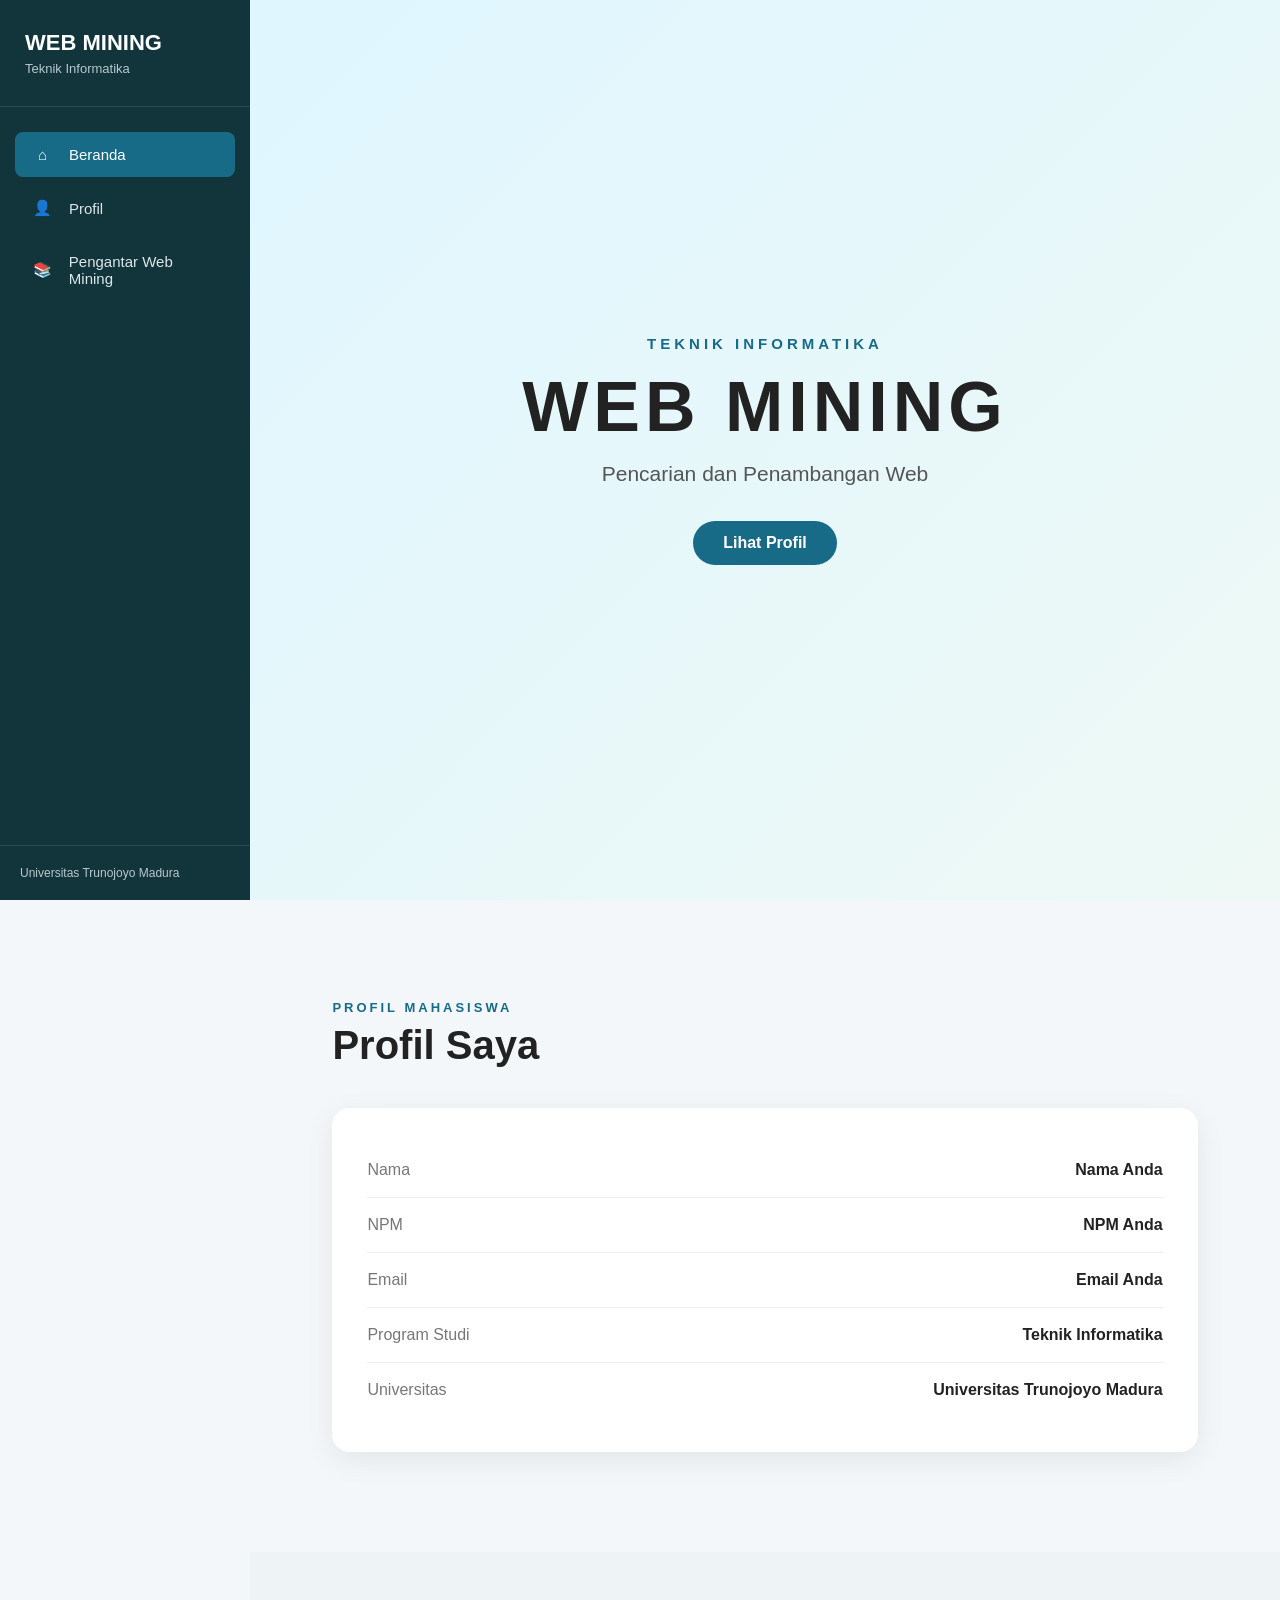
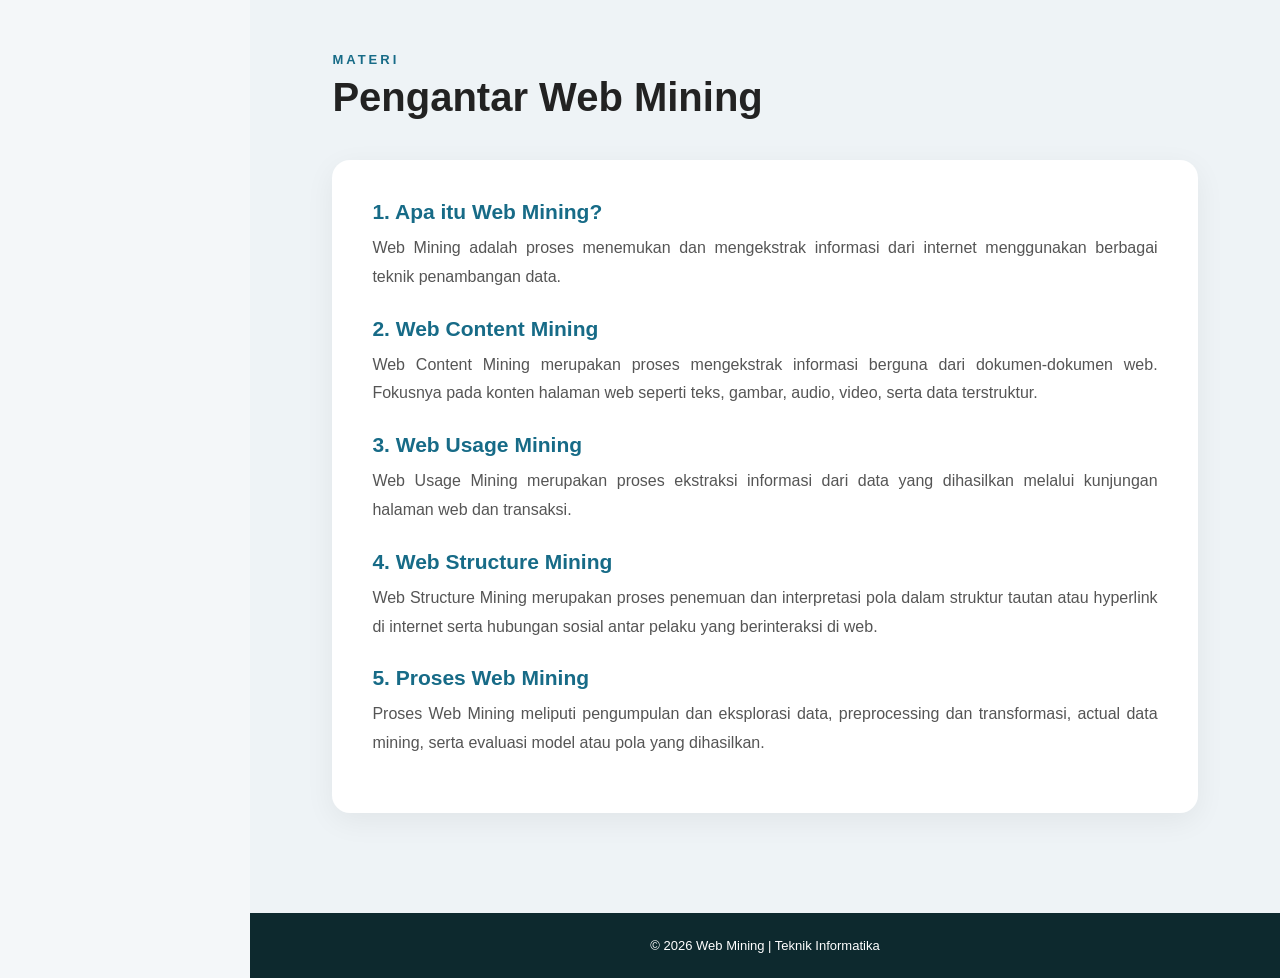
==== index.html @ be46a1b6 "Menambahkan webstatis dan dataset web mining" ====
<!DOCTYPE html>
<html lang="id">
<head>
    <meta charset="UTF-8">
    <meta name="viewport" content="width=device-width, initial-scale=1.0">

    <title>Web Mining | Teknik Informatika</title>

    <link rel="stylesheet" href="style.css">
</head>

<body>

    <!-- SIDEBAR -->
    <aside class="sidebar">

        <div class="sidebar-header">
            <h2>WEB MINING</h2>
            <p>Teknik Informatika</p>
        </div>

        <nav class="sidebar-menu">

            <a href="#beranda" class="active">
                <span>⌂</span>
                Beranda
            </a>

            <a href="#profil">
                <span>👤</span>
                Profil
            </a>

            <a href="#pengantar">
                <span>📚</span>
                Pengantar Web Mining
            </a>

        </nav>

        <div class="sidebar-footer">
            <p>Universitas Trunojoyo Madura</p>
        </div>

    </aside>


    <!-- KONTEN UTAMA -->
    <main class="main-content">


        <!-- BERANDA -->
        <section id="beranda" class="hero">

            <div class="hero-content">

                <p class="small-title">
                    TEKNIK INFORMATIKA
                </p>

                <h1>
                    WEB MINING
                </h1>

                <p class="description">
                    Pencarian dan Penambangan Web
                </p>

                <a href="#profil" class="btn">
                    Lihat Profil
                </a>

            </div>

        </section>


        <!-- PROFIL -->
        <section id="profil" class="section">

            <div class="container">

                <p class="section-title">
                    PROFIL MAHASISWA
                </p>

                <h2>
                    Profil Saya
                </h2>

                <div class="profile-card">

                    <div class="profile-item">
                        <span>Nama</span>
                        <strong>Nama Anda</strong>
                    </div>

                    <div class="profile-item">
                        <span>NPM</span>
                        <strong>NPM Anda</strong>
                    </div>

                    <div class="profile-item">
                        <span>Email</span>
                        <strong>Email Anda</strong>
                    </div>

                    <div class="profile-item">
                        <span>Program Studi</span>
                        <strong>Teknik Informatika</strong>
                    </div>

                    <div class="profile-item">
                        <span>Universitas</span>
                        <strong>Universitas Trunojoyo Madura</strong>
                    </div>

                </div>

            </div>

        </section>


        <!-- PENGANTAR WEB MINING -->
        <section id="pengantar" class="section webmining-section">

            <div class="container">

                <p class="section-title">
                    MATERI
                </p>

                <h2>
                    Pengantar Web Mining
                </h2>

                <div class="materi">

                    <h3>1. Apa itu Web Mining?</h3>

                    <p>
                        Web Mining adalah proses menemukan dan mengekstrak
                        informasi dari internet menggunakan berbagai teknik
                        penambangan data.
                    </p>


                    <h3>2. Web Content Mining</h3>

                    <p>
                        Web Content Mining merupakan proses mengekstrak
                        informasi berguna dari dokumen-dokumen web.
                        Fokusnya pada konten halaman web seperti teks,
                        gambar, audio, video, serta data terstruktur.
                    </p>


                    <h3>3. Web Usage Mining</h3>

                    <p>
                        Web Usage Mining merupakan proses ekstraksi informasi
                        dari data yang dihasilkan melalui kunjungan halaman
                        web dan transaksi.
                    </p>


                    <h3>4. Web Structure Mining</h3>

                    <p>
                        Web Structure Mining merupakan proses penemuan dan
                        interpretasi pola dalam struktur tautan atau hyperlink
                        di internet serta hubungan sosial antar pelaku yang
                        berinteraksi di web.
                    </p>


                    <h3>5. Proses Web Mining</h3>

                    <p>
                        Proses Web Mining meliputi pengumpulan dan eksplorasi
                        data, preprocessing dan transformasi, actual data
                        mining, serta evaluasi model atau pola yang dihasilkan.
                    </p>

                </div>

            </div>

        </section>


        <!-- FOOTER -->
        <footer>

            <p>
                © 2026 Web Mining | Teknik Informatika
            </p>

        </footer>

    </main>

</body>
</html>
---- style.css ----
* {
    margin: 0;
    padding: 0;
    box-sizing: border-box;
}

html {
    scroll-behavior: smooth;
}

body {
    font-family: Arial, sans-serif;
    background: #f4f7f9;
    color: #222;
}


/* =========================
   SIDEBAR
========================= */

.sidebar {
    position: fixed;
    left: 0;
    top: 0;

    width: 250px;
    height: 100vh;

    background: #12343b;
    color: white;

    display: flex;
    flex-direction: column;

    z-index: 1000;
}


/* HEADER SIDEBAR */

.sidebar-header {
    padding: 30px 25px;

    border-bottom: 1px solid rgba(255,255,255,0.1);
}

.sidebar-header h2 {
    font-size: 22px;
    margin-bottom: 5px;
}

.sidebar-header p {
    font-size: 13px;
    color: #b8c9cd;
}


/* MENU */

.sidebar-menu {
    padding: 25px 15px;

    display: flex;
    flex-direction: column;

    gap: 8px;
}

.sidebar-menu a {
    display: flex;
    align-items: center;

    gap: 14px;

    padding: 14px 15px;

    border-radius: 8px;

    text-decoration: none;
    color: #dce7e9;

    font-size: 15px;

    transition: 0.3s;
}

.sidebar-menu a span {
    width: 25px;
    text-align: center;
}

.sidebar-menu a:hover,
.sidebar-menu a.active {
    background: #176b87;
    color: white;
}


/* FOOTER SIDEBAR */

.sidebar-footer {
    margin-top: auto;

    padding: 20px;

    border-top: 1px solid rgba(255,255,255,0.1);
}

.sidebar-footer p {
    font-size: 12px;
    color: #b8c9cd;
}


/* =========================
   KONTEN UTAMA
========================= */

.main-content {
    margin-left: 250px;
}


/* =========================
   BERANDA
========================= */

.hero {
    min-height: 100vh;

    display: flex;
    justify-content: center;
    align-items: center;

    text-align: center;

    padding: 60px;

    background: linear-gradient(
        135deg,
        #dff6ff,
        #eef9f5
    );
}

.hero-content {
    max-width: 800px;
}

.small-title {
    font-size: 15px;

    letter-spacing: 4px;

    font-weight: bold;

    color: #176b87;

    margin-bottom: 15px;
}

.hero h1 {
    font-size: 70px;

    letter-spacing: 5px;

    margin-bottom: 15px;
}

.description {
    font-size: 21px;

    color: #555;

    margin-bottom: 35px;
}

.btn {
    display: inline-block;

    padding: 13px 30px;

    background: #176b87;

    color: white;

    text-decoration: none;

    border-radius: 30px;

    font-weight: bold;

    transition: 0.3s;
}

.btn:hover {
    transform: translateY(-3px);

    box-shadow:
        0 8px 20px rgba(0,0,0,0.15);
}


/* =========================
   SECTION
========================= */

.section {
    padding: 100px 8%;
}

.container {
    max-width: 1000px;

    margin: auto;
}

.section-title {
    color: #176b87;

    font-size: 13px;

    font-weight: bold;

    letter-spacing: 3px;

    margin-bottom: 8px;
}

.section h2 {
    font-size: 40px;

    margin-bottom: 40px;
}


/* =========================
   PROFIL
========================= */

.profile-card {
    background: white;

    padding: 35px;

    border-radius: 18px;

    box-shadow:
        0 8px 30px rgba(0,0,0,0.07);
}

.profile-item {
    display: flex;

    justify-content: space-between;

    padding: 18px 0;

    border-bottom: 1px solid #eee;
}

.profile-item:last-child {
    border-bottom: none;
}

.profile-item span {
    color: #777;
}

.profile-item strong {
    color: #222;
}


/* =========================
   WEB MINING
========================= */

.webmining-section {
    background: #eef3f6;
}

.materi {
    background: white;

    padding: 40px;

    border-radius: 18px;

    box-shadow:
        0 8px 30px rgba(0,0,0,0.06);
}

.materi h3 {
    color: #176b87;

    margin-top: 25px;

    margin-bottom: 10px;

    font-size: 21px;
}

.materi h3:first-child {
    margin-top: 0;
}

.materi p {
    color: #555;

    line-height: 1.8;

    text-align: justify;

    margin-bottom: 15px;
}


/* =========================
   FOOTER
========================= */

footer {
    padding: 25px;

    text-align: center;

    background: #0d292e;

    color: white;

    font-size: 13px;
}


/* =========================
   RESPONSIVE
========================= */

@media (max-width: 768px) {

    .sidebar {
        width: 200px;
    }

    .main-content {
        margin-left: 200px;
    }

    .hero h1 {
        font-size: 45px;
    }

    .hero {
        padding: 30px;
    }

    .section {
        padding: 70px 5%;
    }

    .profile-item {
        flex-direction: column;

        gap: 5px;
    }

    .materi {
        padding: 25px;
    }

}
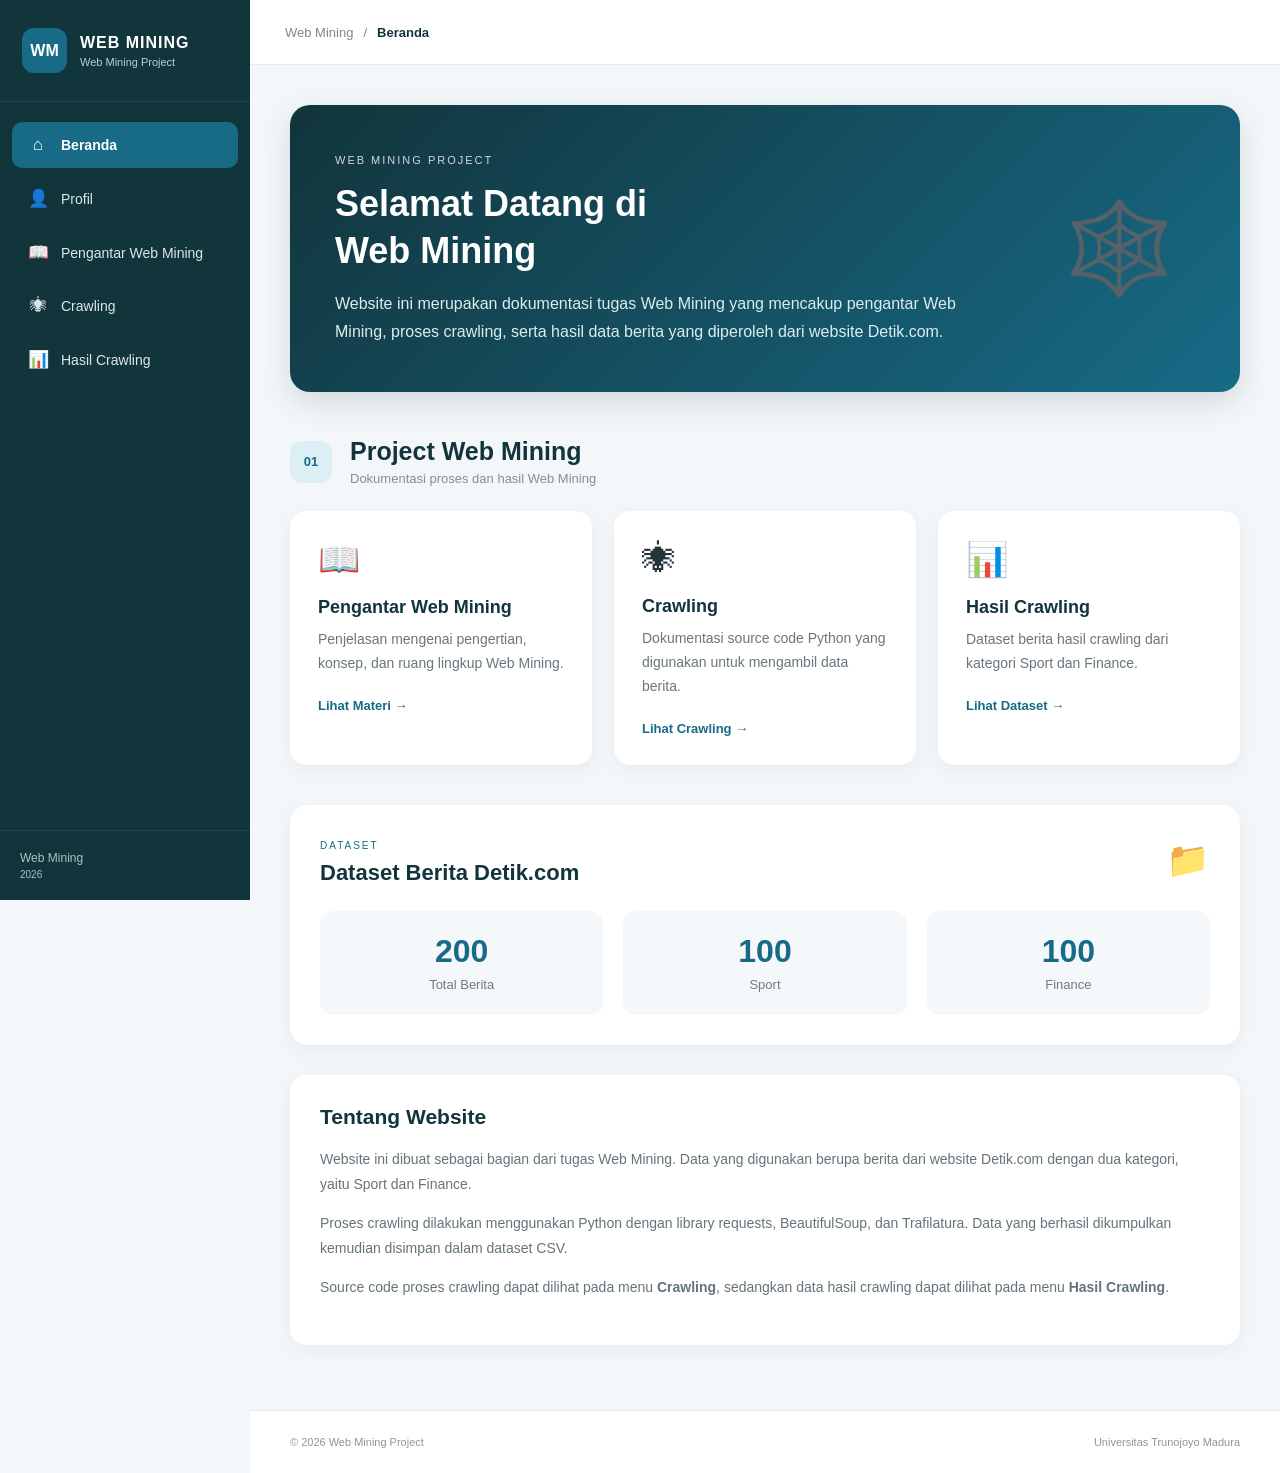
==== commit 4e17a744: "Memperbarui webstatis dan halaman crawling" ====
--- a/index.html
+++ b/index.html
@@ -3,203 +3,228 @@
 <head>
     <meta charset="UTF-8">
     <meta name="viewport" content="width=device-width, initial-scale=1.0">
-
-    <title>Web Mining | Teknik Informatika</title>
-
+    <title>Web Mining - Beranda</title>
     <link rel="stylesheet" href="style.css">
 </head>
 
 <body>
 
-    <!-- SIDEBAR -->
-    <aside class="sidebar">
-
-        <div class="sidebar-header">
+<aside class="sidebar">
+
+    <div class="sidebar-header">
+        <div class="logo">WM</div>
+        <div>
             <h2>WEB MINING</h2>
-            <p>Teknik Informatika</p>
-        </div>
-
-        <nav class="sidebar-menu">
-
-            <a href="#beranda" class="active">
-                <span>⌂</span>
-                Beranda
-            </a>
-
-            <a href="#profil">
-                <span>👤</span>
-                Profil
-            </a>
-
-            <a href="#pengantar">
-                <span>📚</span>
-                Pengantar Web Mining
-            </a>
-
-        </nav>
-
-        <div class="sidebar-footer">
-            <p>Universitas Trunojoyo Madura</p>
-        </div>
-
-    </aside>
-
-
-    <!-- KONTEN UTAMA -->
-    <main class="main-content">
-
-
-        <!-- BERANDA -->
-        <section id="beranda" class="hero">
-
-            <div class="hero-content">
-
-                <p class="small-title">
-                    TEKNIK INFORMATIKA
-                </p>
+            <p>Web Mining Project</p>
+        </div>
+    </div>
+
+    <nav class="sidebar-menu">
+
+        <a href="index.html" class="menu-item active">
+            <span>⌂</span>
+            <span>Beranda</span>
+        </a>
+
+        <a href="profil.html" class="menu-item">
+            <span>👤</span>
+            <span>Profil</span>
+        </a>
+
+        <a href="pengantar.html" class="menu-item">
+            <span>📖</span>
+            <span>Pengantar Web Mining</span>
+        </a>
+
+        <a href="crawling.html" class="menu-item">
+            <span>🕷</span>
+            <span>Crawling</span>
+        </a>
+
+        <a href="hasil-crawling.html" class="menu-item">
+            <span>📊</span>
+            <span>Hasil Crawling</span>
+        </a>
+
+    </nav>
+
+    <div class="sidebar-footer">
+        <p>Web Mining</p>
+        <small>2026</small>
+    </div>
+
+</aside>
+
+
+<main class="main-content">
+
+    <header class="topbar">
+        <span>Web Mining</span>
+        <span>/</span>
+        <strong>Beranda</strong>
+    </header>
+
+
+    <section class="page-content">
+
+        <div class="welcome-card">
+
+            <div>
+                <span class="welcome-label">WEB MINING PROJECT</span>
 
                 <h1>
-                    WEB MINING
+                    Selamat Datang di
+                    <strong>Web Mining</strong>
                 </h1>
 
-                <p class="description">
-                    Pencarian dan Penambangan Web
-                </p>
-
-                <a href="#profil" class="btn">
-                    Lihat Profil
+                <p>
+                    Website ini merupakan dokumentasi tugas Web Mining
+                    yang mencakup pengantar Web Mining, proses crawling,
+                    serta hasil data berita yang diperoleh dari website
+                    Detik.com.
+                </p>
+            </div>
+
+            <div class="welcome-icon">
+                🕸️
+            </div>
+
+        </div>
+
+
+        <div class="section-heading">
+            <span class="section-number">01</span>
+
+            <div>
+                <h2>Project Web Mining</h2>
+                <p>Dokumentasi proses dan hasil Web Mining</p>
+            </div>
+        </div>
+
+
+        <div class="info-grid">
+
+            <div class="info-card">
+                <div class="info-icon">📖</div>
+
+                <h3>Pengantar Web Mining</h3>
+
+                <p>
+                    Penjelasan mengenai pengertian, konsep,
+                    dan ruang lingkup Web Mining.
+                </p>
+
+                <a href="pengantar.html">
+                    Lihat Materi →
                 </a>
-
-            </div>
-
-        </section>
-
-
-        <!-- PROFIL -->
-        <section id="profil" class="section">
-
-            <div class="container">
-
-                <p class="section-title">
-                    PROFIL MAHASISWA
-                </p>
-
-                <h2>
-                    Profil Saya
-                </h2>
-
-                <div class="profile-card">
-
-                    <div class="profile-item">
-                        <span>Nama</span>
-                        <strong>Nama Anda</strong>
-                    </div>
-
-                    <div class="profile-item">
-                        <span>NPM</span>
-                        <strong>NPM Anda</strong>
-                    </div>
-
-                    <div class="profile-item">
-                        <span>Email</span>
-                        <strong>Email Anda</strong>
-                    </div>
-
-                    <div class="profile-item">
-                        <span>Program Studi</span>
-                        <strong>Teknik Informatika</strong>
-                    </div>
-
-                    <div class="profile-item">
-                        <span>Universitas</span>
-                        <strong>Universitas Trunojoyo Madura</strong>
-                    </div>
-
-                </div>
-
-            </div>
-
-        </section>
-
-
-        <!-- PENGANTAR WEB MINING -->
-        <section id="pengantar" class="section webmining-section">
-
-            <div class="container">
-
-                <p class="section-title">
-                    MATERI
-                </p>
-
-                <h2>
-                    Pengantar Web Mining
-                </h2>
-
-                <div class="materi">
-
-                    <h3>1. Apa itu Web Mining?</h3>
-
-                    <p>
-                        Web Mining adalah proses menemukan dan mengekstrak
-                        informasi dari internet menggunakan berbagai teknik
-                        penambangan data.
-                    </p>
-
-
-                    <h3>2. Web Content Mining</h3>
-
-                    <p>
-                        Web Content Mining merupakan proses mengekstrak
-                        informasi berguna dari dokumen-dokumen web.
-                        Fokusnya pada konten halaman web seperti teks,
-                        gambar, audio, video, serta data terstruktur.
-                    </p>
-
-
-                    <h3>3. Web Usage Mining</h3>
-
-                    <p>
-                        Web Usage Mining merupakan proses ekstraksi informasi
-                        dari data yang dihasilkan melalui kunjungan halaman
-                        web dan transaksi.
-                    </p>
-
-
-                    <h3>4. Web Structure Mining</h3>
-
-                    <p>
-                        Web Structure Mining merupakan proses penemuan dan
-                        interpretasi pola dalam struktur tautan atau hyperlink
-                        di internet serta hubungan sosial antar pelaku yang
-                        berinteraksi di web.
-                    </p>
-
-
-                    <h3>5. Proses Web Mining</h3>
-
-                    <p>
-                        Proses Web Mining meliputi pengumpulan dan eksplorasi
-                        data, preprocessing dan transformasi, actual data
-                        mining, serta evaluasi model atau pola yang dihasilkan.
-                    </p>
-
-                </div>
-
-            </div>
-
-        </section>
-
-
-        <!-- FOOTER -->
-        <footer>
+            </div>
+
+
+            <div class="info-card">
+                <div class="info-icon">🕷</div>
+
+                <h3>Crawling</h3>
+
+                <p>
+                    Dokumentasi source code Python yang digunakan
+                    untuk mengambil data berita.
+                </p>
+
+                <a href="crawling.html">
+                    Lihat Crawling →
+                </a>
+            </div>
+
+
+            <div class="info-card">
+                <div class="info-icon">📊</div>
+
+                <h3>Hasil Crawling</h3>
+
+                <p>
+                    Dataset berita hasil crawling dari kategori
+                    Sport dan Finance.
+                </p>
+
+                <a href="hasil-crawling.html">
+                    Lihat Dataset →
+                </a>
+            </div>
+
+        </div>
+
+
+        <div class="dataset-summary">
+
+            <div class="summary-header">
+
+                <div>
+                    <span class="small-label">DATASET</span>
+
+                    <h2>Dataset Berita Detik.com</h2>
+                </div>
+
+                <div class="dataset-icon">📁</div>
+
+            </div>
+
+
+            <div class="summary-grid">
+
+                <div class="summary-card">
+                    <span class="summary-number">200</span>
+                    <span class="summary-label">Total Berita</span>
+                </div>
+
+                <div class="summary-card">
+                    <span class="summary-number">100</span>
+                    <span class="summary-label">Sport</span>
+                </div>
+
+                <div class="summary-card">
+                    <span class="summary-number">100</span>
+                    <span class="summary-label">Finance</span>
+                </div>
+
+            </div>
+
+        </div>
+
+
+        <div class="description-card">
+
+            <h2>Tentang Website</h2>
 
             <p>
-                © 2026 Web Mining | Teknik Informatika
+                Website ini dibuat sebagai bagian dari tugas Web Mining.
+                Data yang digunakan berupa berita dari website Detik.com
+                dengan dua kategori, yaitu Sport dan Finance.
             </p>
 
-        </footer>
-
-    </main>
+            <p>
+                Proses crawling dilakukan menggunakan Python dengan
+                library requests, BeautifulSoup, dan Trafilatura.
+                Data yang berhasil dikumpulkan kemudian disimpan
+                dalam dataset CSV.
+            </p>
+
+            <p>
+                Source code proses crawling dapat dilihat pada menu
+                <strong>Crawling</strong>, sedangkan data hasil crawling
+                dapat dilihat pada menu <strong>Hasil Crawling</strong>.
+            </p>
+
+        </div>
+
+    </section>
+
+
+    <footer class="footer">
+        <p>© 2026 Web Mining Project</p>
+        <p>Universitas Trunojoyo Madura</p>
+    </footer>
+
+</main>
 
 </body>
 </html>
--- a/style.css
+++ b/style.css
@@ -9,9 +9,9 @@
 }
 
 body {
-    font-family: Arial, sans-serif;
-    background: #f4f7f9;
-    color: #222;
+    font-family: Arial, Helvetica, sans-serif;
+    background: #f3f7f9;
+    color: #24343a;
 }
 
 
@@ -36,301 +36,1034 @@
     z-index: 1000;
 }
 
-
-/* HEADER SIDEBAR */
-
 .sidebar-header {
-    padding: 30px 25px;
-
-    border-bottom: 1px solid rgba(255,255,255,0.1);
+    padding: 28px 22px;
+
+    display: flex;
+    align-items: center;
+    gap: 13px;
+
+    border-bottom: 1px solid rgba(255,255,255,0.08);
+}
+
+.logo {
+    width: 45px;
+    height: 45px;
+
+    border-radius: 12px;
+
+    background: #176b87;
+
+    display: flex;
+    align-items: center;
+    justify-content: center;
+
+    font-weight: bold;
+    font-size: 16px;
 }
 
 .sidebar-header h2 {
-    font-size: 22px;
-    margin-bottom: 5px;
+    font-size: 16px;
+    letter-spacing: 1px;
 }
 
 .sidebar-header p {
-    font-size: 13px;
-    color: #b8c9cd;
+    font-size: 11px;
+    margin-top: 4px;
+
+    color: #b9d0d6;
 }
 
 
 /* MENU */
 
 .sidebar-menu {
-    padding: 25px 15px;
-
-    display: flex;
-    flex-direction: column;
-
-    gap: 8px;
-}
-
-.sidebar-menu a {
+    padding: 20px 12px;
+}
+
+.menu-item {
     display: flex;
     align-items: center;
 
-    gap: 14px;
-
-    padding: 14px 15px;
-
-    border-radius: 8px;
+    gap: 12px;
+
+    padding: 13px 15px;
+
+    margin-bottom: 7px;
+
+    border-radius: 10px;
+
+    color: #d9e7ea;
 
     text-decoration: none;
-    color: #dce7e9;
-
-    font-size: 15px;
-
-    transition: 0.3s;
-}
-
-.sidebar-menu a span {
-    width: 25px;
-    text-align: center;
-}
-
-.sidebar-menu a:hover,
-.sidebar-menu a.active {
+
+    font-size: 14px;
+
+    transition: 0.25s;
+}
+
+.menu-item:hover {
+    background: rgba(255,255,255,0.08);
+    color: white;
+}
+
+.menu-item.active {
     background: #176b87;
     color: white;
-}
-
-
-/* FOOTER SIDEBAR */
+    font-weight: bold;
+}
+
+.menu-item span:first-child {
+    width: 22px;
+    text-align: center;
+    font-size: 17px;
+}
+
+
+/* SIDEBAR FOOTER */
 
 .sidebar-footer {
     margin-top: auto;
 
     padding: 20px;
 
-    border-top: 1px solid rgba(255,255,255,0.1);
-}
-
-.sidebar-footer p {
+    border-top: 1px solid rgba(255,255,255,0.08);
+
+    color: #aac2c7;
+
     font-size: 12px;
-    color: #b8c9cd;
-}
-
-
-/* =========================
-   KONTEN UTAMA
+}
+
+.sidebar-footer small {
+    display: block;
+    margin-top: 4px;
+}
+
+
+/* =========================
+   MAIN
 ========================= */
 
 .main-content {
     margin-left: 250px;
-}
-
-
-/* =========================
-   BERANDA
-========================= */
-
-.hero {
+
     min-height: 100vh;
 
     display: flex;
-    justify-content: center;
+    flex-direction: column;
+}
+
+
+/* TOPBAR */
+
+.topbar {
+    height: 65px;
+
+    background: white;
+
+    display: flex;
     align-items: center;
 
-    text-align: center;
-
-    padding: 60px;
-
+    gap: 10px;
+
+    padding: 0 35px;
+
+    border-bottom: 1px solid #e5eaec;
+
+    color: #7a8a90;
+
+    font-size: 13px;
+}
+
+.topbar strong {
+    color: #12343b;
+}
+
+
+/* PAGE CONTENT */
+
+.page-content {
+    padding: 40px;
+
+    flex: 1;
+}
+
+
+/* =========================
+   WELCOME
+========================= */
+
+.welcome-card {
     background: linear-gradient(
         135deg,
-        #dff6ff,
-        #eef9f5
+        #12343b,
+        #176b87
     );
-}
-
-.hero-content {
-    max-width: 800px;
-}
-
-.small-title {
+
+    color: white;
+
+    padding: 45px;
+
+    border-radius: 20px;
+
+    display: flex;
+    align-items: center;
+    justify-content: space-between;
+
+    margin-bottom: 45px;
+
+    box-shadow: 0 10px 30px rgba(18,52,59,0.15);
+}
+
+.welcome-text {
+    max-width: 750px;
+}
+
+.welcome-label {
+    display: inline-block;
+
+    font-size: 11px;
+
+    letter-spacing: 2px;
+
+    margin-bottom: 15px;
+
+    opacity: 0.8;
+}
+
+.welcome-card h1 {
+    font-size: 36px;
+
+    line-height: 1.3;
+
+    margin-bottom: 15px;
+}
+
+.welcome-card h1 strong {
+    display: block;
+}
+
+.welcome-card p {
+    line-height: 1.8;
+
+    color: #dcecef;
+
+    max-width: 650px;
+}
+
+.welcome-icon {
+    font-size: 90px;
+
+    opacity: 0.9;
+
+    padding: 20px;
+}
+
+
+/* =========================
+   SECTION HEADING
+========================= */
+
+.section-heading {
+    display: flex;
+
+    align-items: center;
+
+    gap: 18px;
+
+    margin-bottom: 25px;
+}
+
+.section-number {
+    width: 42px;
+    height: 42px;
+
+    border-radius: 12px;
+
+    background: #dceff4;
+
+    color: #176b87;
+
+    display: flex;
+
+    align-items: center;
+    justify-content: center;
+
+    font-weight: bold;
+
+    font-size: 13px;
+}
+
+.section-heading h2 {
+    color: #12343b;
+
+    font-size: 25px;
+
+    margin-bottom: 5px;
+}
+
+.section-heading p {
+    color: #819096;
+
+    font-size: 13px;
+}
+
+
+/* =========================
+   INFO CARD
+========================= */
+
+.info-grid {
+    display: grid;
+
+    grid-template-columns: repeat(3, 1fr);
+
+    gap: 22px;
+
+    margin-bottom: 40px;
+}
+
+.info-card {
+    background: white;
+
+    border-radius: 16px;
+
+    padding: 28px;
+
+    box-shadow: 0 5px 20px rgba(0,0,0,0.05);
+
+    transition: 0.25s;
+}
+
+.info-card:hover {
+    transform: translateY(-4px);
+
+    box-shadow: 0 10px 25px rgba(0,0,0,0.08);
+}
+
+.info-icon {
+    font-size: 34px;
+
+    margin-bottom: 18px;
+}
+
+.info-card h3 {
+    color: #12343b;
+
+    margin-bottom: 10px;
+
+    font-size: 18px;
+}
+
+.info-card p {
+    color: #68777d;
+
+    line-height: 1.7;
+
+    font-size: 14px;
+
+    margin-bottom: 20px;
+}
+
+.info-card a {
+    color: #176b87;
+
+    text-decoration: none;
+
+    font-size: 13px;
+
+    font-weight: bold;
+}
+
+
+/* =========================
+   DATASET SUMMARY
+========================= */
+
+.dataset-summary {
+    background: white;
+
+    padding: 30px;
+
+    border-radius: 18px;
+
+    margin-bottom: 30px;
+
+    box-shadow: 0 5px 20px rgba(0,0,0,0.05);
+}
+
+.summary-header {
+    display: flex;
+
+    justify-content: space-between;
+
+    align-items: center;
+
+    margin-bottom: 25px;
+}
+
+.small-label {
+    font-size: 10px;
+
+    letter-spacing: 2px;
+
+    color: #176b87;
+}
+
+.summary-header h2 {
+    color: #12343b;
+
+    margin-top: 7px;
+
+    font-size: 22px;
+}
+
+.dataset-icon {
+    font-size: 35px;
+}
+
+.summary-grid {
+    display: grid;
+
+    grid-template-columns: repeat(3, 1fr);
+
+    gap: 20px;
+}
+
+.summary-card {
+    background: #f4f8fa;
+
+    padding: 22px;
+
+    border-radius: 13px;
+
+    text-align: center;
+}
+
+.summary-number {
+    display: block;
+
+    font-size: 32px;
+
+    font-weight: bold;
+
+    color: #176b87;
+
+    margin-bottom: 5px;
+}
+
+.summary-label {
+    color: #6d7c81;
+
+    font-size: 13px;
+}
+
+
+/* =========================
+   DESCRIPTION
+========================= */
+
+.description-card,
+.content-card {
+    background: white;
+
+    padding: 30px;
+
+    border-radius: 16px;
+
+    margin-bottom: 25px;
+
+    box-shadow: 0 5px 20px rgba(0,0,0,0.05);
+}
+
+.description-card h2,
+.content-card h2 {
+    color: #12343b;
+
+    margin-bottom: 18px;
+
+    font-size: 21px;
+}
+
+.description-card p,
+.content-card p {
+    color: #64747a;
+
+    line-height: 1.8;
+
+    font-size: 14px;
+
+    margin-bottom: 14px;
+}
+
+
+/* =========================
+   PROFILE
+========================= */
+
+.profile-card {
+    background: white;
+
+    padding: 40px;
+
+    border-radius: 18px;
+
+    display: flex;
+
+    align-items: flex-start;
+
+    gap: 35px;
+
+    margin-bottom: 25px;
+
+    box-shadow: 0 5px 20px rgba(0,0,0,0.05);
+}
+
+.profile-avatar {
+    width: 120px;
+    height: 120px;
+
+    border-radius: 30px;
+
+    background: #dceff4;
+
+    display: flex;
+
+    align-items: center;
+    justify-content: center;
+
+    font-size: 55px;
+}
+
+.profile-info h1 {
+    color: #12343b;
+
+    margin-bottom: 7px;
+}
+
+.profile-role {
+    color: #176b87;
+
+    margin-bottom: 25px;
+}
+
+.profile-details {
+    display: grid;
+
+    grid-template-columns: repeat(2, 1fr);
+
+    gap: 15px 35px;
+}
+
+.profile-detail span {
+    display: block;
+
+    font-size: 11px;
+
+    color: #8b999d;
+
+    margin-bottom: 5px;
+}
+
+.profile-detail strong {
+    color: #34484f;
+
+    font-size: 14px;
+}
+
+
+/* =========================
+   TOPIC
+========================= */
+
+.topic-grid {
+    display: grid;
+
+    grid-template-columns: repeat(3, 1fr);
+
+    gap: 20px;
+
+    margin-bottom: 30px;
+}
+
+.topic-card {
+    background: white;
+
+    padding: 25px;
+
+    border-radius: 16px;
+
+    box-shadow: 0 5px 20px rgba(0,0,0,0.05);
+}
+
+.topic-icon {
+    font-size: 32px;
+
+    margin-bottom: 15px;
+}
+
+.topic-card h3 {
+    color: #12343b;
+
+    margin-bottom: 10px;
+}
+
+.topic-card p {
+    color: #68777d;
+
+    font-size: 13px;
+
+    line-height: 1.7;
+}
+
+
+/* =========================
+   CRAWLING
+========================= */
+
+.crawl-info-grid {
+    display: grid;
+
+    grid-template-columns: repeat(4, 1fr);
+
+    gap: 18px;
+
+    margin-bottom: 30px;
+}
+
+.crawl-card {
+    background: white;
+
+    padding: 24px;
+
+    border-radius: 15px;
+
+    text-align: center;
+
+    box-shadow: 0 5px 20px rgba(0,0,0,0.05);
+}
+
+.crawl-icon {
+    font-size: 30px;
+
+    margin-bottom: 10px;
+}
+
+.crawl-card h3 {
+    color: #12343b;
+
+    margin-bottom: 6px;
+
     font-size: 15px;
-
-    letter-spacing: 4px;
+}
+
+.crawl-card p {
+    color: #176b87;
+
+    font-size: 13px;
 
     font-weight: bold;
+}
+
+
+/* CODE */
+
+.code-section {
+    background: white;
+
+    padding: 28px;
+
+    border-radius: 17px;
+
+    margin-bottom: 25px;
+
+    box-shadow: 0 5px 20px rgba(0,0,0,0.05);
+}
+
+.code-title {
+    display: flex;
+
+    align-items: center;
+
+    gap: 15px;
+
+    margin-bottom: 18px;
+}
+
+.code-title > span {
+    width: 38px;
+    height: 38px;
+
+    border-radius: 10px;
+
+    background: #dceff4;
 
     color: #176b87;
 
+    display: flex;
+
+    align-items: center;
+    justify-content: center;
+
+    font-weight: bold;
+
+    font-size: 12px;
+}
+
+.code-title h2 {
+    color: #12343b;
+
+    font-size: 18px;
+
+    margin-bottom: 4px;
+}
+
+.code-title p {
+    color: #8a989d;
+
+    font-size: 12px;
+}
+
+.code-section pre {
+    background: #111827;
+
+    color: #e5e7eb;
+
+    padding: 23px;
+
+    border-radius: 12px;
+
+    overflow-x: auto;
+
+    line-height: 1.65;
+
+    font-size: 13px;
+
+    white-space: pre;
+
+    border: 1px solid #1f2937;
+}
+
+.code-section code {
+    font-family: Consolas, "Courier New", monospace;
+}
+
+
+/* CRAWLING RESULT */
+
+.crawl-result {
+    background: white;
+
+    padding: 30px;
+
+    border-radius: 17px;
+
+    box-shadow: 0 5px 20px rgba(0,0,0,0.05);
+}
+
+.crawl-result h2 {
+    color: #12343b;
+
+    margin-bottom: 22px;
+}
+
+.result-summary {
+    display: grid;
+
+    grid-template-columns: repeat(3, 1fr);
+
+    gap: 20px;
+
+    margin-bottom: 25px;
+}
+
+.result-summary div {
+    background: #f3f8fa;
+
+    padding: 22px;
+
+    border-radius: 13px;
+
+    text-align: center;
+}
+
+.result-summary strong {
+    display: block;
+
+    color: #176b87;
+
+    font-size: 32px;
+
+    margin-bottom: 6px;
+}
+
+.result-summary span {
+    color: #6c7a80;
+
+    font-size: 13px;
+}
+
+.crawl-result p {
+    color: #64747a;
+
+    line-height: 1.7;
+
+    font-size: 14px;
+}
+
+
+/* =========================
+   HASIL CRAWLING
+========================= */
+
+.stats-container {
+    display: grid;
+
+    grid-template-columns: repeat(3, 1fr);
+
+    gap: 20px;
+
+    margin-bottom: 25px;
+}
+
+.stat-card {
+    background: white;
+
+    padding: 25px;
+
+    border-radius: 15px;
+
+    text-align: center;
+
+    box-shadow: 0 5px 20px rgba(0,0,0,0.05);
+}
+
+.stat-number {
+    display: block;
+
+    font-size: 36px;
+
+    color: #176b87;
+
+    font-weight: bold;
+
+    margin-bottom: 5px;
+}
+
+.stat-label {
+    color: #6b797e;
+
+    font-size: 13px;
+}
+
+
+.dataset-info {
+    background: white;
+
+    padding: 25px;
+
+    border-radius: 16px;
+
+    margin-bottom: 25px;
+
+    box-shadow: 0 5px 20px rgba(0,0,0,0.05);
+}
+
+.dataset-info h3 {
+    color: #12343b;
+
     margin-bottom: 15px;
 }
 
-.hero h1 {
-    font-size: 70px;
-
-    letter-spacing: 5px;
-
-    margin-bottom: 15px;
-}
-
-.description {
-    font-size: 21px;
-
-    color: #555;
-
-    margin-bottom: 35px;
-}
-
-.btn {
+.dataset-info ul {
+    list-style: none;
+}
+
+.dataset-info li {
+    padding: 7px 0;
+
+    color: #64747a;
+
+    font-size: 14px;
+}
+
+
+/* TABLE */
+
+.table-container {
+    background: white;
+
+    border-radius: 17px;
+
+    box-shadow: 0 5px 20px rgba(0,0,0,0.05);
+
+    overflow: hidden;
+}
+
+.table-header {
+    padding: 25px;
+
+    display: flex;
+
+    align-items: center;
+
+    justify-content: space-between;
+
+    border-bottom: 1px solid #edf0f1;
+}
+
+.table-header h2 {
+    color: #12343b;
+
+    font-size: 20px;
+
+    margin-bottom: 5px;
+}
+
+.table-header p {
+    color: #8a979b;
+
+    font-size: 12px;
+}
+
+.download-btn {
+    background: #176b87;
+
+    color: white;
+
+    text-decoration: none;
+
+    padding: 11px 16px;
+
+    border-radius: 9px;
+
+    font-size: 12px;
+
+    font-weight: bold;
+
+    transition: 0.2s;
+}
+
+.download-btn:hover {
+    background: #12343b;
+}
+
+.table-wrapper {
+    overflow-x: auto;
+
+    max-height: 650px;
+
+    overflow-y: auto;
+}
+
+#dataset-table {
+    width: 100%;
+
+    border-collapse: collapse;
+
+    min-width: 800px;
+}
+
+#dataset-table th {
+    position: sticky;
+
+    top: 0;
+
+    z-index: 2;
+
+    background: #12343b;
+
+    color: white;
+
+    padding: 14px;
+
+    text-align: left;
+
+    font-size: 12px;
+}
+
+#dataset-table td {
+    padding: 14px;
+
+    border-bottom: 1px solid #edf0f1;
+
+    vertical-align: top;
+
+    font-size: 13px;
+
+    color: #56666c;
+}
+
+#dataset-table td:first-child {
+    width: 70px;
+
+    text-align: center;
+
+    font-weight: bold;
+
+    color: #176b87;
+}
+
+#dataset-table td:nth-child(2) {
+    min-width: 600px;
+
+    line-height: 1.7;
+
+    white-space: pre-wrap;
+}
+
+#dataset-table tr:hover {
+    background: #f8fbfc;
+}
+
+
+/* LABEL */
+
+.label {
     display: inline-block;
 
-    padding: 13px 30px;
-
-    background: #176b87;
-
-    color: white;
-
-    text-decoration: none;
-
-    border-radius: 30px;
+    padding: 6px 10px;
+
+    border-radius: 20px;
+
+    font-size: 11px;
 
     font-weight: bold;
 
-    transition: 0.3s;
-}
-
-.btn:hover {
-    transform: translateY(-3px);
-
-    box-shadow:
-        0 8px 20px rgba(0,0,0,0.15);
-}
-
-
-/* =========================
-   SECTION
-========================= */
-
-.section {
-    padding: 100px 8%;
-}
-
-.container {
-    max-width: 1000px;
-
-    margin: auto;
-}
-
-.section-title {
-    color: #176b87;
-
-    font-size: 13px;
-
-    font-weight: bold;
-
-    letter-spacing: 3px;
-
-    margin-bottom: 8px;
-}
-
-.section h2 {
-    font-size: 40px;
-
-    margin-bottom: 40px;
-}
-
-
-/* =========================
-   PROFIL
-========================= */
-
-.profile-card {
-    background: white;
-
-    padding: 35px;
-
-    border-radius: 18px;
-
-    box-shadow:
-        0 8px 30px rgba(0,0,0,0.07);
-}
-
-.profile-item {
+    text-transform: capitalize;
+}
+
+.label.sport {
+    background: #e0f2fe;
+
+    color: #0369a1;
+}
+
+.label.finance {
+    background: #dcfce7;
+
+    color: #166534;
+}
+
+
+/* =========================
+   FOOTER
+========================= */
+
+.footer {
+    padding: 25px 40px;
+
+    border-top: 1px solid #e5eaec;
+
+    background: white;
+
     display: flex;
 
     justify-content: space-between;
 
-    padding: 18px 0;
-
-    border-bottom: 1px solid #eee;
-}
-
-.profile-item:last-child {
-    border-bottom: none;
-}
-
-.profile-item span {
-    color: #777;
-}
-
-.profile-item strong {
-    color: #222;
-}
-
-
-/* =========================
-   WEB MINING
-========================= */
-
-.webmining-section {
-    background: #eef3f6;
-}
-
-.materi {
-    background: white;
-
-    padding: 40px;
-
-    border-radius: 18px;
-
-    box-shadow:
-        0 8px 30px rgba(0,0,0,0.06);
-}
-
-.materi h3 {
-    color: #176b87;
-
-    margin-top: 25px;
-
-    margin-bottom: 10px;
-
-    font-size: 21px;
-}
-
-.materi h3:first-child {
-    margin-top: 0;
-}
-
-.materi p {
-    color: #555;
-
-    line-height: 1.8;
-
-    text-align: justify;
-
-    margin-bottom: 15px;
-}
-
-
-/* =========================
-   FOOTER
-========================= */
-
-footer {
-    padding: 25px;
-
-    text-align: center;
-
-    background: #0d292e;
-
-    color: white;
-
-    font-size: 13px;
+    color: #8a979b;
+
+    font-size: 11px;
 }
 
 
@@ -338,36 +1071,98 @@
    RESPONSIVE
 ========================= */
 
-@media (max-width: 768px) {
+@media (max-width: 1000px) {
+
+    .info-grid,
+    .topic-grid {
+        grid-template-columns: repeat(2, 1fr);
+    }
+
+    .crawl-info-grid {
+        grid-template-columns: repeat(2, 1fr);
+    }
+
+}
+
+
+@media (max-width: 750px) {
 
     .sidebar {
-        width: 200px;
+        width: 210px;
     }
 
     .main-content {
-        margin-left: 200px;
-    }
-
-    .hero h1 {
-        font-size: 45px;
-    }
-
-    .hero {
+        margin-left: 210px;
+    }
+
+    .page-content {
+        padding: 25px;
+    }
+
+    .welcome-card {
         padding: 30px;
-    }
-
-    .section {
-        padding: 70px 5%;
-    }
-
-    .profile-item {
+
         flex-direction: column;
 
-        gap: 5px;
-    }
-
-    .materi {
-        padding: 25px;
+        align-items: flex-start;
+    }
+
+    .welcome-icon {
+        display: none;
+    }
+
+    .profile-card {
+        flex-direction: column;
+    }
+
+    .profile-details {
+        grid-template-columns: 1fr;
+    }
+
+}
+
+
+@media (max-width: 600px) {
+
+    .sidebar {
+        position: relative;
+
+        width: 100%;
+
+        height: auto;
+    }
+
+    .main-content {
+        margin-left: 0;
+    }
+
+    .sidebar-menu {
+        display: flex;
+
+        overflow-x: auto;
+    }
+
+    .menu-item {
+        white-space: nowrap;
+    }
+
+    .sidebar-footer {
+        display: none;
+    }
+
+    .info-grid,
+    .topic-grid,
+    .crawl-info-grid,
+    .stats-container,
+    .summary-grid,
+    .result-summary {
+        grid-template-columns: 1fr;
+    }
+
+    .footer {
+        flex-direction: column;
+
+        gap: 8px;
     }
 
 }
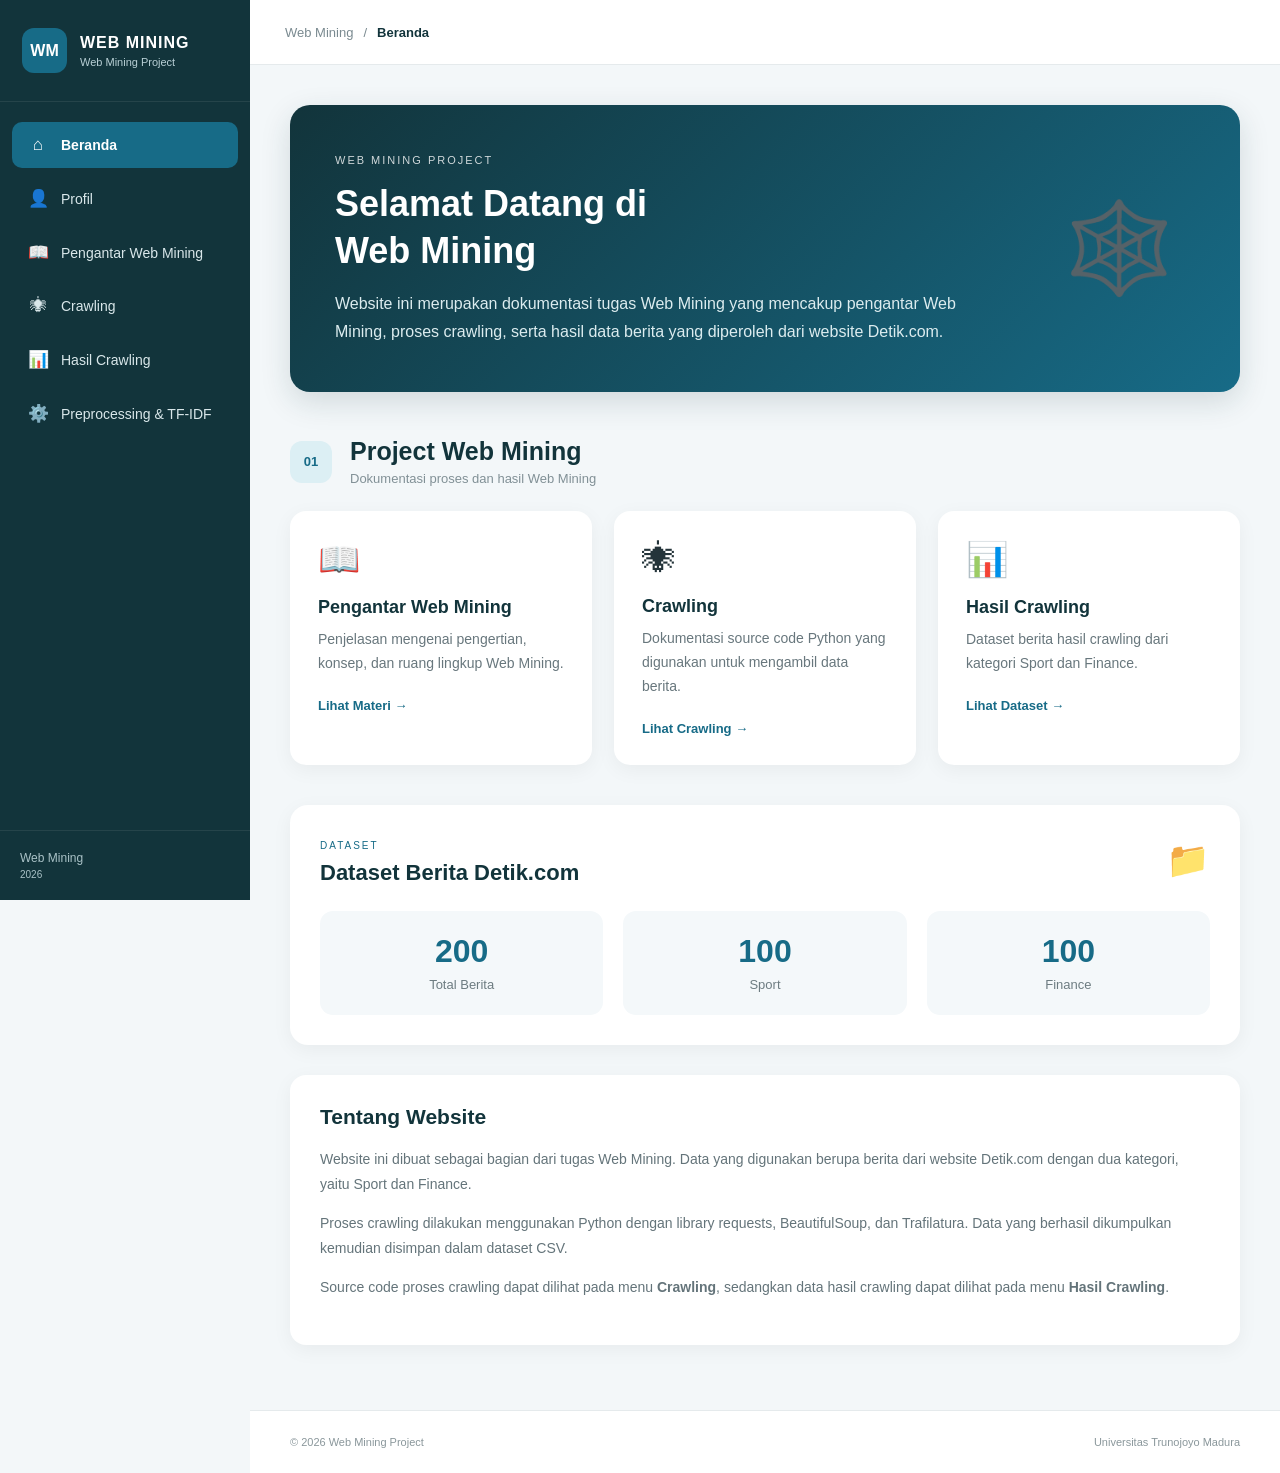
==== commit f5b60e1f: "update web" ====
--- a/index.html
+++ b/index.html
@@ -46,6 +46,11 @@
             <span>Hasil Crawling</span>
         </a>
 
+        <a href="preprocessing.html" class="menu-item">
+            <span>⚙️</span>
+            <span>Preprocessing & TF-IDF</span>
+        </a>
+
     </nav>
 
     <div class="sidebar-footer">
--- a/style.css
+++ b/style.css
@@ -486,7 +486,8 @@
 }
 
 .description-card p,
-.content-card p {
+.content-card p,
+.code-section > p {
     color: #64747a;
 
     line-height: 1.8;
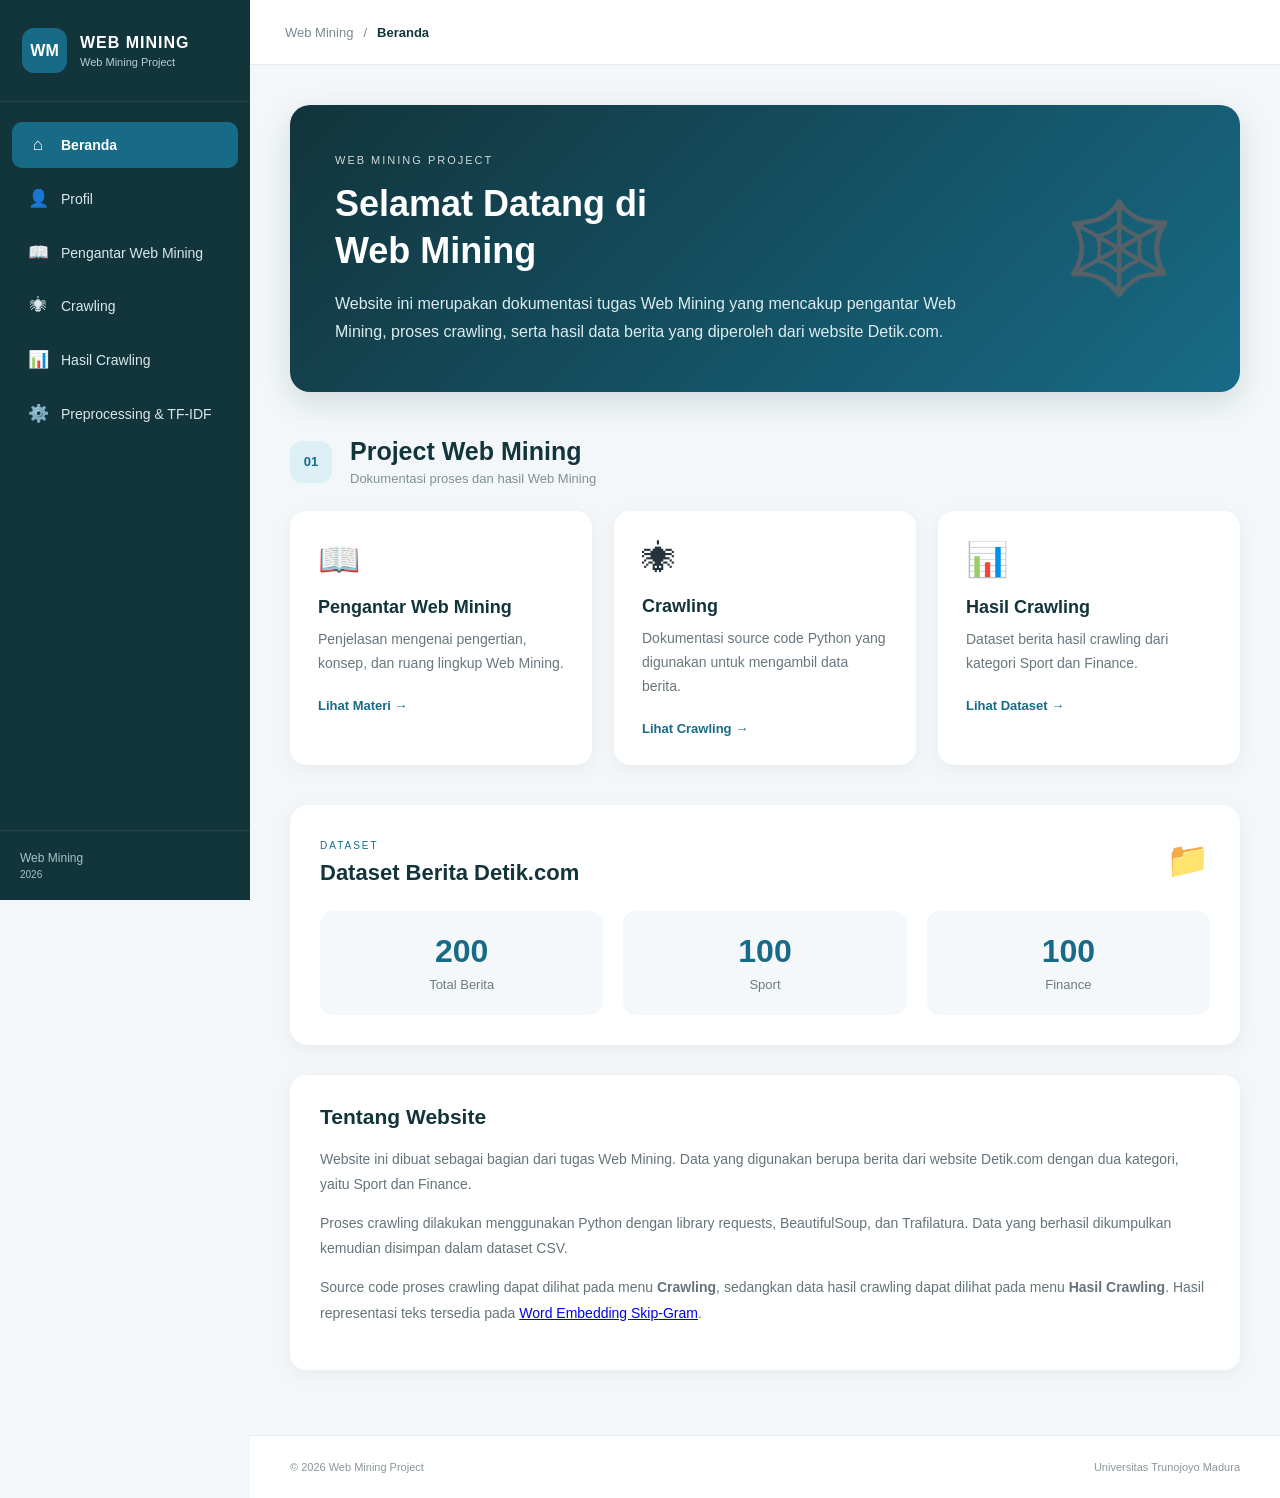
==== commit a7839cce: "update" ====
--- a/index.html
+++ b/index.html
@@ -217,6 +217,8 @@
                 Source code proses crawling dapat dilihat pada menu
                 <strong>Crawling</strong>, sedangkan data hasil crawling
                 dapat dilihat pada menu <strong>Hasil Crawling</strong>.
+                Hasil representasi teks tersedia pada
+                <a href="word-embedding.html">Word Embedding Skip-Gram</a>.
             </p>
 
         </div>
